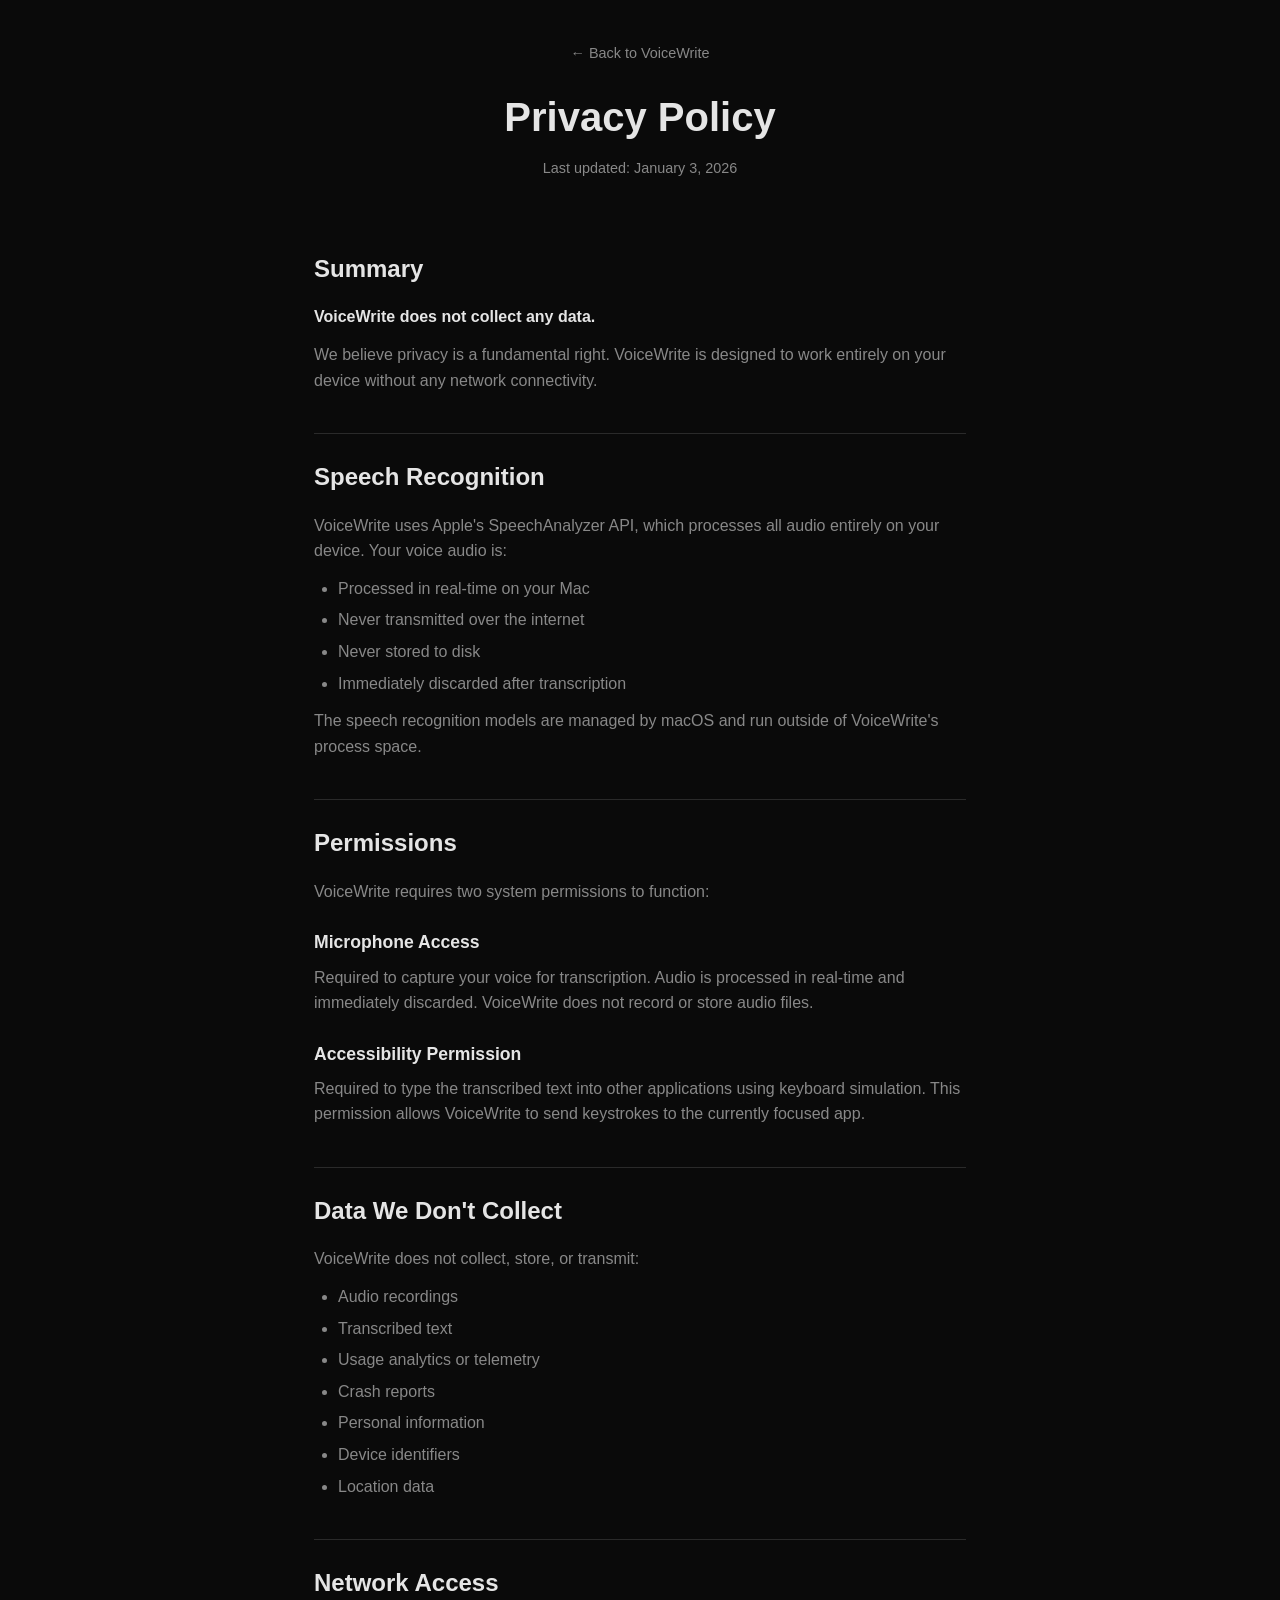
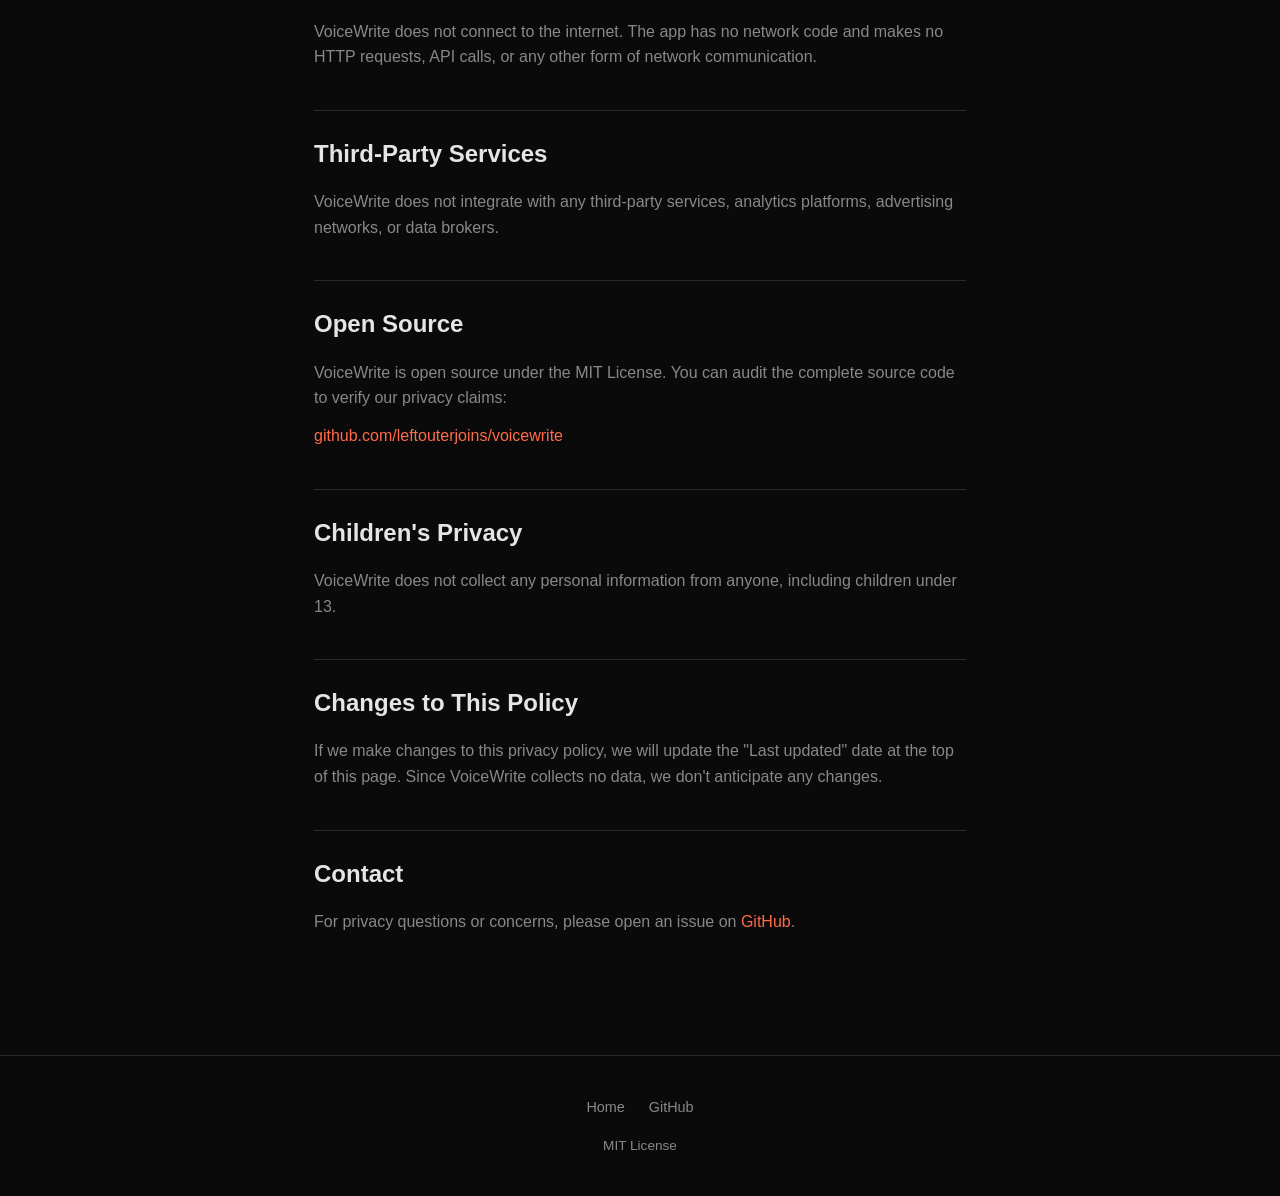
==== docs/privacy.html @ 800a55a2 "Initial release v1.0.0 - On-device speech-to-text using Apple SpeechAnalyzer (macOS 26+) - Global ho" ====
<!DOCTYPE html>
<html lang="en">
<head>
    <meta charset="UTF-8">
    <meta name="viewport" content="width=device-width, initial-scale=1.0">
    <title>Privacy Policy - VoiceWrite</title>
    <meta name="description" content="VoiceWrite privacy policy. We don't collect any data.">
    <link rel="stylesheet" href="assets/style.css">
    <link rel="icon" type="image/png" href="assets/icon.png">
</head>
<body>
    <header class="compact">
        <div class="container">
            <a href="index.html" class="back-link">&larr; Back to VoiceWrite</a>
            <h1>Privacy Policy</h1>
            <p class="date">Last updated: January 3, 2026</p>
        </div>
    </header>

    <main class="prose">
        <div class="container">
            <section>
                <h2>Summary</h2>
                <p><strong>VoiceWrite does not collect any data.</strong></p>
                <p>We believe privacy is a fundamental right. VoiceWrite is designed to work entirely on your device without any network connectivity.</p>
            </section>

            <section>
                <h2>Speech Recognition</h2>
                <p>VoiceWrite uses Apple's SpeechAnalyzer API, which processes all audio entirely on your device. Your voice audio is:</p>
                <ul>
                    <li>Processed in real-time on your Mac</li>
                    <li>Never transmitted over the internet</li>
                    <li>Never stored to disk</li>
                    <li>Immediately discarded after transcription</li>
                </ul>
                <p>The speech recognition models are managed by macOS and run outside of VoiceWrite's process space.</p>
            </section>

            <section>
                <h2>Permissions</h2>
                <p>VoiceWrite requires two system permissions to function:</p>

                <h3>Microphone Access</h3>
                <p>Required to capture your voice for transcription. Audio is processed in real-time and immediately discarded. VoiceWrite does not record or store audio files.</p>

                <h3>Accessibility Permission</h3>
                <p>Required to type the transcribed text into other applications using keyboard simulation. This permission allows VoiceWrite to send keystrokes to the currently focused app.</p>
            </section>

            <section>
                <h2>Data We Don't Collect</h2>
                <p>VoiceWrite does not collect, store, or transmit:</p>
                <ul>
                    <li>Audio recordings</li>
                    <li>Transcribed text</li>
                    <li>Usage analytics or telemetry</li>
                    <li>Crash reports</li>
                    <li>Personal information</li>
                    <li>Device identifiers</li>
                    <li>Location data</li>
                </ul>
            </section>

            <section>
                <h2>Network Access</h2>
                <p>VoiceWrite does not connect to the internet. The app has no network code and makes no HTTP requests, API calls, or any other form of network communication.</p>
            </section>

            <section>
                <h2>Third-Party Services</h2>
                <p>VoiceWrite does not integrate with any third-party services, analytics platforms, advertising networks, or data brokers.</p>
            </section>

            <section>
                <h2>Open Source</h2>
                <p>VoiceWrite is open source under the MIT License. You can audit the complete source code to verify our privacy claims:</p>
                <p><a href="https://github.com/leftouterjoins/voicewrite">github.com/leftouterjoins/voicewrite</a></p>
            </section>

            <section>
                <h2>Children's Privacy</h2>
                <p>VoiceWrite does not collect any personal information from anyone, including children under 13.</p>
            </section>

            <section>
                <h2>Changes to This Policy</h2>
                <p>If we make changes to this privacy policy, we will update the "Last updated" date at the top of this page. Since VoiceWrite collects no data, we don't anticipate any changes.</p>
            </section>

            <section>
                <h2>Contact</h2>
                <p>For privacy questions or concerns, please open an issue on <a href="https://github.com/leftouterjoins/voicewrite/issues">GitHub</a>.</p>
            </section>
        </div>
    </main>

    <footer>
        <div class="container">
            <div class="footer-links">
                <a href="index.html">Home</a>
                <a href="https://github.com/leftouterjoins/voicewrite">GitHub</a>
            </div>
            <p class="copyright">MIT License</p>
        </div>
    </footer>
</body>
</html>
---- docs/assets/style.css ----
/* VoiceWrite Website Styles */

:root {
    --color-bg: #0a0a0a;
    --color-surface: #141414;
    --color-border: #2a2a2a;
    --color-text: #e5e5e5;
    --color-text-muted: #888;
    --color-primary: #ff6b4a;
    --color-primary-hover: #ff8566;
    --color-secondary: #333;
    --color-secondary-hover: #444;
    --max-width: 1100px;
    --radius: 12px;
}

* {
    margin: 0;
    padding: 0;
    box-sizing: border-box;
}

body {
    font-family: -apple-system, BlinkMacSystemFont, "Segoe UI", Roboto, Helvetica, Arial, sans-serif;
    background: var(--color-bg);
    color: var(--color-text);
    line-height: 1.6;
    min-height: 100vh;
}

.container {
    max-width: var(--max-width);
    margin: 0 auto;
    padding: 0 24px;
}

/* Header */
header {
    padding: 60px 0 40px;
    text-align: center;
}

header.compact {
    padding: 40px 0 30px;
}

header .logo {
    margin-bottom: 16px;
    border-radius: 16px;
}

header h1 {
    font-size: 2.5rem;
    font-weight: 700;
    margin-bottom: 8px;
}

header .tagline {
    font-size: 1.25rem;
    color: var(--color-text-muted);
}

header .date {
    color: var(--color-text-muted);
    font-size: 0.9rem;
}

header .back-link {
    display: inline-block;
    color: var(--color-text-muted);
    text-decoration: none;
    margin-bottom: 20px;
    font-size: 0.9rem;
}

header .back-link:hover {
    color: var(--color-text);
}

/* Buttons */
.btn {
    display: inline-block;
    padding: 12px 24px;
    border-radius: var(--radius);
    text-decoration: none;
    font-weight: 600;
    font-size: 1rem;
    transition: all 0.2s ease;
}

.btn.primary {
    background: var(--color-primary);
    color: white;
}

.btn.primary:hover {
    background: var(--color-primary-hover);
    transform: translateY(-1px);
}

.btn.secondary {
    background: var(--color-secondary);
    color: var(--color-text);
}

.btn.secondary:hover {
    background: var(--color-secondary-hover);
}

.btn.large {
    padding: 16px 32px;
    font-size: 1.1rem;
}

/* Hero Section */
.hero {
    padding: 40px 0 80px;
}

.hero .container {
    display: grid;
    grid-template-columns: 1fr 1fr;
    gap: 60px;
    align-items: center;
}

.hero-content h2 {
    font-size: 2.5rem;
    font-weight: 700;
    margin-bottom: 16px;
    line-height: 1.2;
}

.hero-content p {
    font-size: 1.1rem;
    color: var(--color-text-muted);
    margin-bottom: 24px;
}

.hero .cta {
    display: flex;
    gap: 12px;
    flex-wrap: wrap;
}

.hero .requirements {
    font-size: 0.85rem;
    color: var(--color-text-muted);
    margin-top: 16px;
}

.hero-image .demo {
    width: 100%;
    max-width: 500px;
    border-radius: var(--radius);
    border: 1px solid var(--color-border);
}

/* Features Section */
.features {
    padding: 80px 0;
    background: var(--color-surface);
}

.features h2 {
    text-align: center;
    font-size: 2rem;
    margin-bottom: 48px;
}

.feature-grid {
    display: grid;
    grid-template-columns: repeat(2, 1fr);
    gap: 32px;
}

.feature {
    padding: 32px;
    background: var(--color-bg);
    border-radius: var(--radius);
    border: 1px solid var(--color-border);
}

.feature-icon {
    font-size: 2rem;
    margin-bottom: 16px;
}

.feature h3 {
    font-size: 1.25rem;
    margin-bottom: 8px;
}

.feature p {
    color: var(--color-text-muted);
    font-size: 0.95rem;
}

/* How It Works */
.how-it-works {
    padding: 80px 0;
}

.how-it-works h2 {
    text-align: center;
    font-size: 2rem;
    margin-bottom: 48px;
}

.steps {
    display: grid;
    grid-template-columns: repeat(4, 1fr);
    gap: 24px;
}

.step {
    text-align: center;
    padding: 24px;
}

.step-number {
    width: 48px;
    height: 48px;
    background: var(--color-primary);
    color: white;
    border-radius: 50%;
    display: flex;
    align-items: center;
    justify-content: center;
    font-size: 1.25rem;
    font-weight: 700;
    margin: 0 auto 16px;
}

.step h3 {
    font-size: 1.1rem;
    margin-bottom: 8px;
}

.step p {
    color: var(--color-text-muted);
    font-size: 0.9rem;
}

/* Download Section */
.download {
    padding: 80px 0;
    background: var(--color-surface);
    text-align: center;
}

.download h2 {
    font-size: 2rem;
    margin-bottom: 12px;
}

.download > .container > p {
    color: var(--color-text-muted);
    margin-bottom: 24px;
}

.download .btn {
    margin-bottom: 16px;
}

.download .version {
    font-size: 0.85rem;
    color: var(--color-text-muted);
}

.download .version a {
    color: var(--color-text-muted);
}

.download .version a:hover {
    color: var(--color-text);
}

/* Footer */
footer {
    padding: 40px 0;
    border-top: 1px solid var(--color-border);
}

footer .container {
    text-align: center;
}

.footer-links {
    display: flex;
    justify-content: center;
    gap: 24px;
    margin-bottom: 16px;
}

.footer-links a {
    color: var(--color-text-muted);
    text-decoration: none;
    font-size: 0.9rem;
}

.footer-links a:hover {
    color: var(--color-text);
}

.copyright {
    color: var(--color-text-muted);
    font-size: 0.85rem;
}

/* Prose (Privacy Policy) */
.prose {
    padding: 40px 0 80px;
}

.prose .container {
    max-width: 700px;
}

.prose section {
    margin-bottom: 40px;
}

.prose h2 {
    font-size: 1.5rem;
    margin-bottom: 16px;
    padding-top: 24px;
    border-top: 1px solid var(--color-border);
}

.prose section:first-child h2 {
    border-top: none;
    padding-top: 0;
}

.prose h3 {
    font-size: 1.1rem;
    margin: 24px 0 8px;
}

.prose p {
    color: var(--color-text-muted);
    margin-bottom: 12px;
}

.prose ul {
    color: var(--color-text-muted);
    margin-left: 24px;
    margin-bottom: 12px;
}

.prose li {
    margin-bottom: 6px;
}

.prose a {
    color: var(--color-primary);
    text-decoration: none;
}

.prose a:hover {
    text-decoration: underline;
}

.prose strong {
    color: var(--color-text);
}

/* Responsive */
@media (max-width: 900px) {
    .hero .container {
        grid-template-columns: 1fr;
        text-align: center;
    }

    .hero .cta {
        justify-content: center;
    }

    .hero-image {
        order: -1;
    }

    .feature-grid {
        grid-template-columns: 1fr;
    }

    .steps {
        grid-template-columns: repeat(2, 1fr);
    }
}

@media (max-width: 600px) {
    header h1 {
        font-size: 2rem;
    }

    .hero-content h2 {
        font-size: 1.75rem;
    }

    .steps {
        grid-template-columns: 1fr;
    }

    .footer-links {
        flex-direction: column;
        gap: 12px;
    }
}
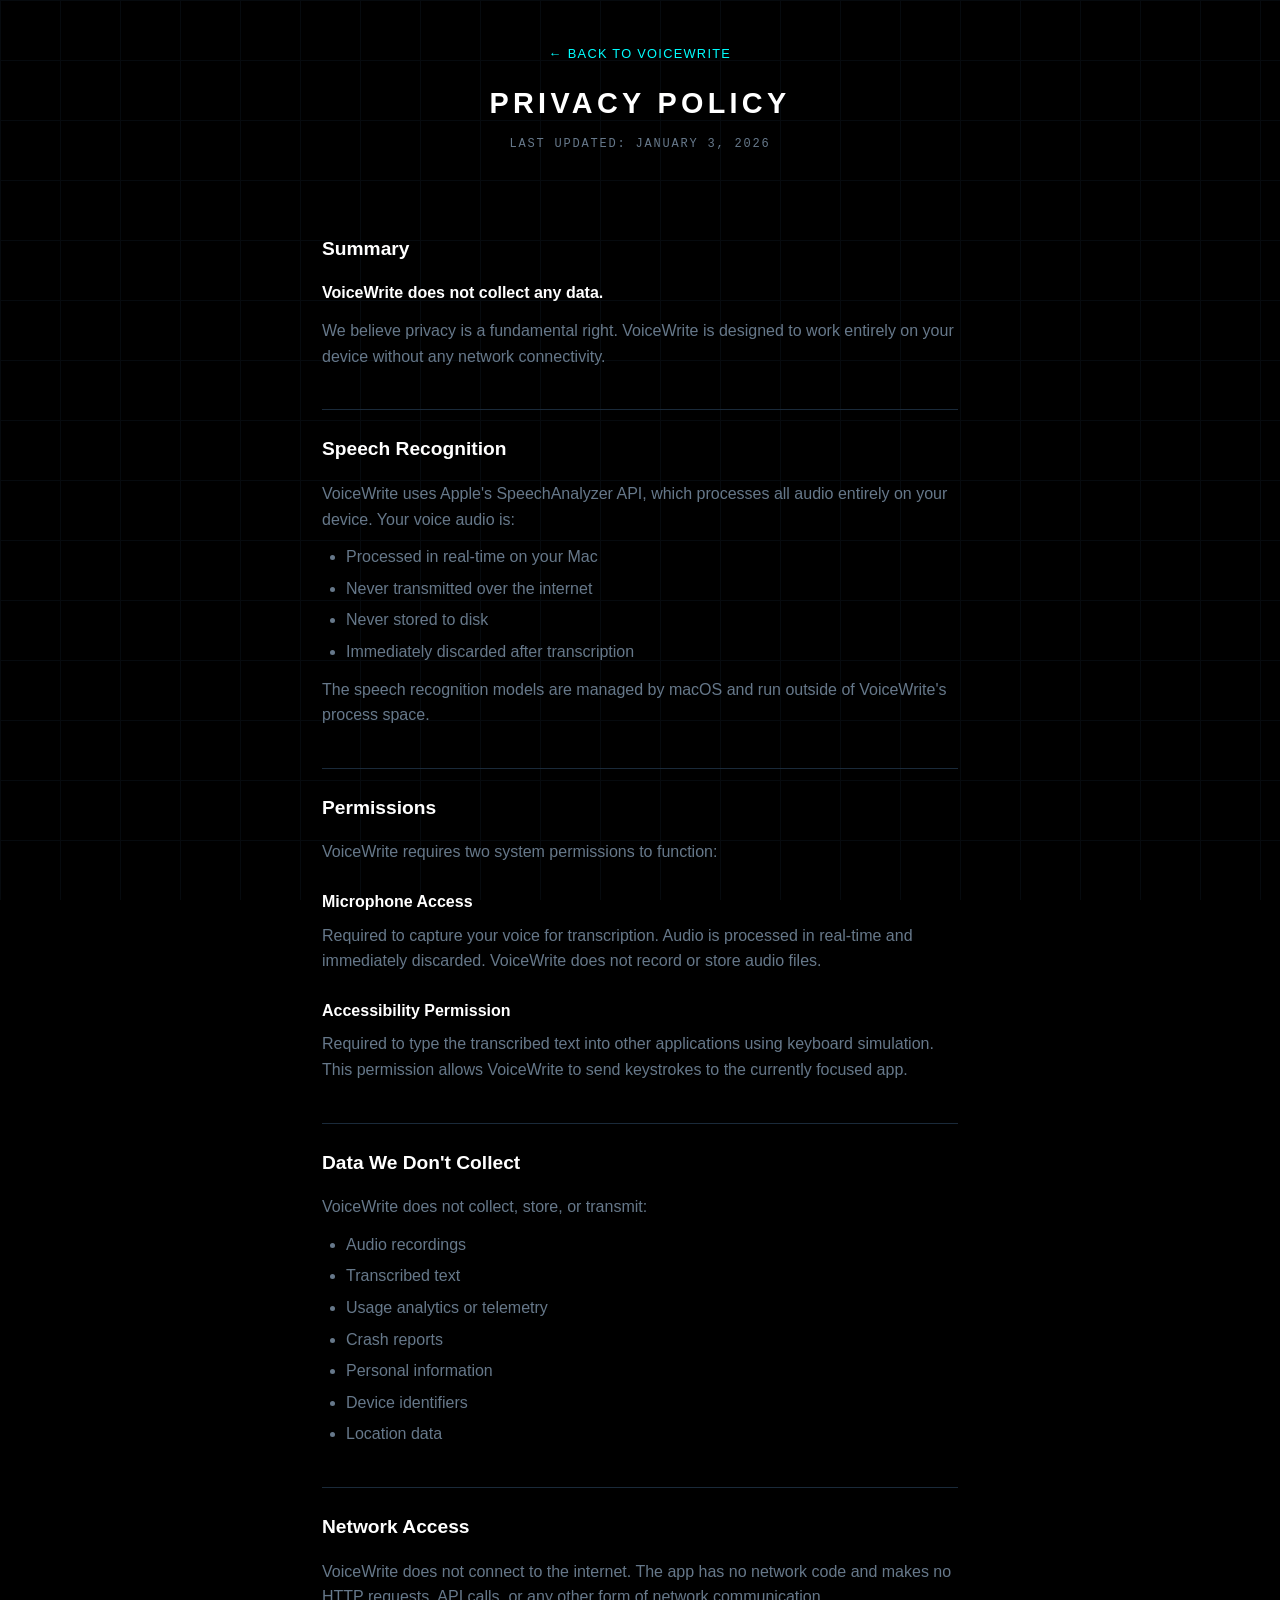
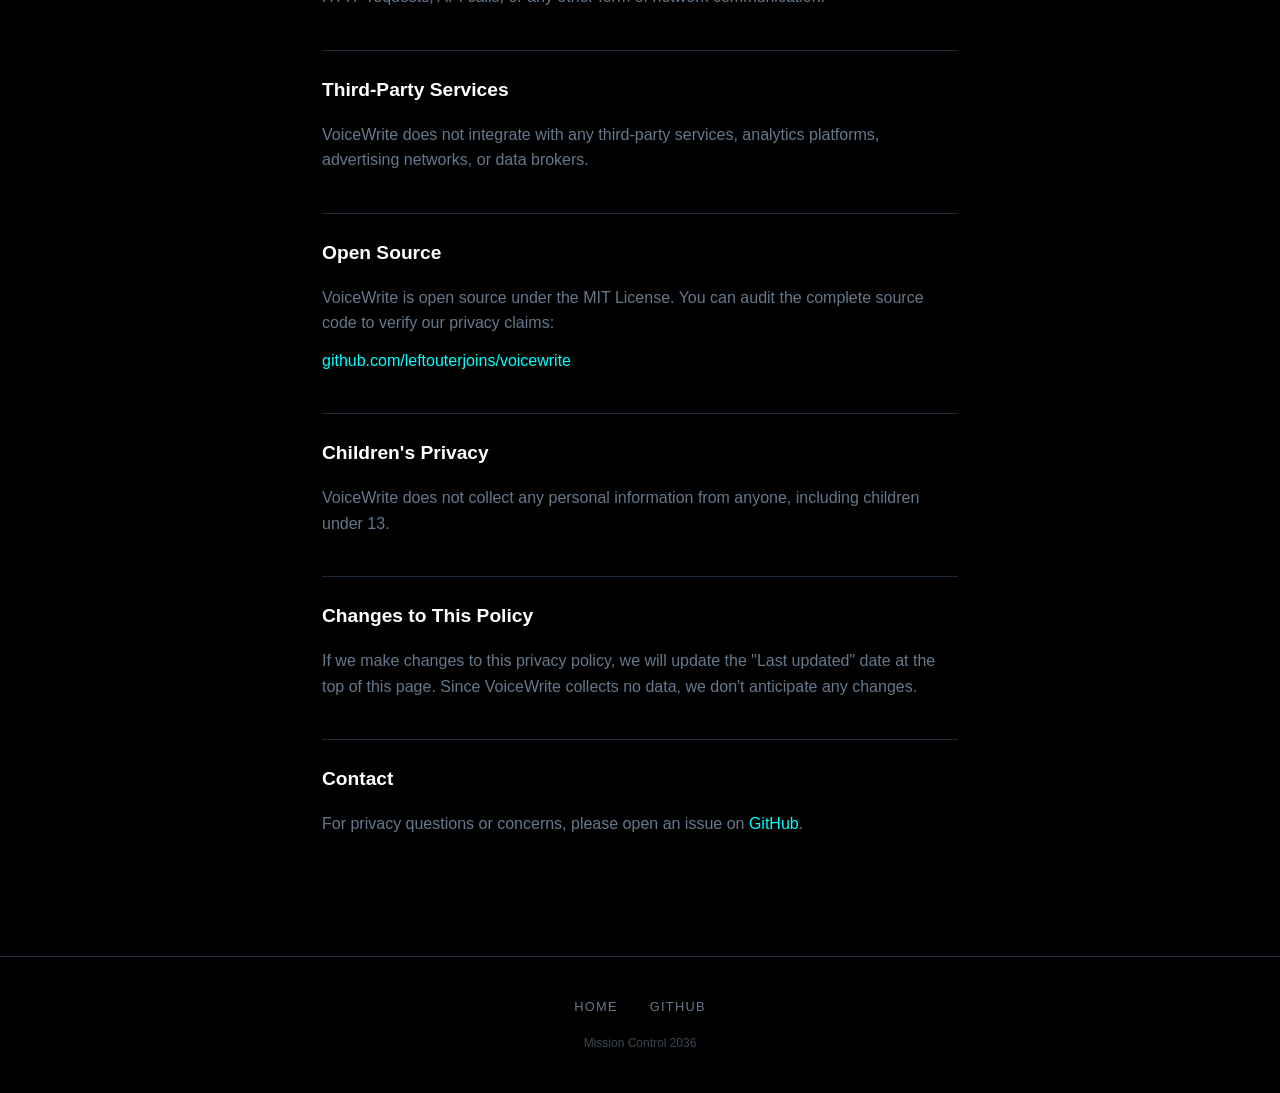
==== commit c16fd8ea: "Redesign website with NASA Mission Control 2036 theme - Replace 5.9MB icon.png with 2KB headset icon" ====
--- a/docs/privacy.html
+++ b/docs/privacy.html
@@ -6,7 +6,7 @@
     <title>Privacy Policy - VoiceWrite</title>
     <meta name="description" content="VoiceWrite privacy policy. We don't collect any data.">
     <link rel="stylesheet" href="assets/style.css">
-    <link rel="icon" type="image/png" href="assets/icon.png">
+    <link rel="icon" type="image/svg+xml" href="assets/icon.svg">
 </head>
 <body>
     <header class="compact">
@@ -101,7 +101,7 @@
                 <a href="index.html">Home</a>
                 <a href="https://github.com/leftouterjoins/voicewrite">GitHub</a>
             </div>
-            <p class="copyright">MIT License</p>
+            <p class="copyright">Mission Control 2036</p>
         </div>
     </footer>
 </body>
--- a/docs/assets/style.css
+++ b/docs/assets/style.css
@@ -1,17 +1,18 @@
-/* VoiceWrite Website Styles */
+/* VoiceWrite - NASA Mission Control 2036 */
 
 :root {
-    --color-bg: #0a0a0a;
-    --color-surface: #141414;
-    --color-border: #2a2a2a;
-    --color-text: #e5e5e5;
-    --color-text-muted: #888;
-    --color-primary: #ff6b4a;
-    --color-primary-hover: #ff8566;
-    --color-secondary: #333;
-    --color-secondary-hover: #444;
-    --max-width: 1100px;
-    --radius: 12px;
+    --black: #000000;
+    --void: #050508;
+    --surface: #0a0f14;
+    --grid: #0f1a24;
+    --border: #1a2a3a;
+    --cyan: #00ffff;
+    --cyan-dim: #00aaaa;
+    --cyan-glow: rgba(0, 255, 255, 0.3);
+    --red: #ff3366;
+    --white: #ffffff;
+    --gray: #66788a;
+    --max-width: 1200px;
 }
 
 * {
@@ -21,265 +22,498 @@
 }
 
 body {
-    font-family: -apple-system, BlinkMacSystemFont, "Segoe UI", Roboto, Helvetica, Arial, sans-serif;
-    background: var(--color-bg);
-    color: var(--color-text);
+    font-family: -apple-system, BlinkMacSystemFont, "SF Pro Text", "Segoe UI", Roboto, sans-serif;
+    background: var(--black);
+    color: var(--white);
     line-height: 1.6;
     min-height: 100vh;
+}
+
+/* Grid background */
+body::before {
+    content: '';
+    position: fixed;
+    inset: 0;
+    background:
+        linear-gradient(var(--grid) 1px, transparent 1px),
+        linear-gradient(90deg, var(--grid) 1px, transparent 1px);
+    background-size: 60px 60px;
+    pointer-events: none;
+    opacity: 0.4;
+    z-index: -1;
 }
 
 .container {
     max-width: var(--max-width);
     margin: 0 auto;
-    padding: 0 24px;
+    padding: 0 32px;
+}
+
+/* Typography */
+h1, h2, h3 {
+    font-weight: 600;
+    letter-spacing: 0.05em;
+    text-transform: uppercase;
 }
 
 /* Header */
 header {
-    padding: 60px 0 40px;
-    text-align: center;
-}
-
-header.compact {
-    padding: 40px 0 30px;
+    padding: 60px 0 20px;
+    text-align: center;
 }
 
 header .logo {
-    margin-bottom: 16px;
-    border-radius: 16px;
+    width: 100px;
+    height: 100px;
+    margin-bottom: 20px;
+    filter: drop-shadow(0 0 20px var(--cyan-glow));
 }
 
 header h1 {
-    font-size: 2.5rem;
+    font-size: 3rem;
     font-weight: 700;
+    letter-spacing: 0.15em;
     margin-bottom: 8px;
+    background: linear-gradient(180deg, var(--white) 0%, var(--cyan) 100%);
+    -webkit-background-clip: text;
+    -webkit-text-fill-color: transparent;
+    background-clip: text;
 }
 
 header .tagline {
-    font-size: 1.25rem;
-    color: var(--color-text-muted);
-}
-
-header .date {
-    color: var(--color-text-muted);
     font-size: 0.9rem;
-}
-
-header .back-link {
-    display: inline-block;
-    color: var(--color-text-muted);
-    text-decoration: none;
-    margin-bottom: 20px;
-    font-size: 0.9rem;
-}
-
-header .back-link:hover {
-    color: var(--color-text);
+    color: var(--gray);
+    letter-spacing: 0.3em;
+    text-transform: uppercase;
 }
 
 /* Buttons */
 .btn {
     display: inline-block;
-    padding: 12px 24px;
-    border-radius: var(--radius);
+    padding: 14px 28px;
+    border-radius: 4px;
     text-decoration: none;
     font-weight: 600;
-    font-size: 1rem;
-    transition: all 0.2s ease;
+    font-size: 0.85rem;
+    letter-spacing: 0.1em;
+    text-transform: uppercase;
+    transition: all 0.3s ease;
+    border: 1px solid transparent;
 }
 
 .btn.primary {
-    background: var(--color-primary);
-    color: white;
+    background: var(--cyan);
+    color: var(--black);
+    box-shadow: 0 0 20px var(--cyan-glow), inset 0 0 20px rgba(255,255,255,0.1);
 }
 
 .btn.primary:hover {
-    background: var(--color-primary-hover);
-    transform: translateY(-1px);
+    box-shadow: 0 0 40px var(--cyan-glow), inset 0 0 20px rgba(255,255,255,0.2);
+    transform: translateY(-2px);
 }
 
 .btn.secondary {
-    background: var(--color-secondary);
-    color: var(--color-text);
+    background: transparent;
+    color: var(--cyan);
+    border-color: var(--cyan);
 }
 
 .btn.secondary:hover {
-    background: var(--color-secondary-hover);
+    background: rgba(0, 255, 255, 0.1);
+    box-shadow: 0 0 20px var(--cyan-glow);
 }
 
 .btn.large {
-    padding: 16px 32px;
-    font-size: 1.1rem;
+    padding: 18px 40px;
+    font-size: 0.95rem;
 }
 
 /* Hero Section */
 .hero {
-    padding: 40px 0 80px;
-}
-
-.hero .container {
-    display: grid;
-    grid-template-columns: 1fr 1fr;
-    gap: 60px;
-    align-items: center;
-}
-
-.hero-content h2 {
-    font-size: 2.5rem;
-    font-weight: 700;
+    padding: 40px 0 60px;
+    text-align: center;
+}
+
+.hero h2 {
+    font-size: 2.2rem;
+    font-weight: 600;
     margin-bottom: 16px;
-    line-height: 1.2;
-}
-
-.hero-content p {
+    letter-spacing: 0.08em;
+}
+
+.hero p {
     font-size: 1.1rem;
-    color: var(--color-text-muted);
-    margin-bottom: 24px;
+    color: var(--gray);
+    margin-bottom: 32px;
+    max-width: 600px;
+    margin-left: auto;
+    margin-right: auto;
 }
 
 .hero .cta {
     display: flex;
-    gap: 12px;
+    gap: 16px;
+    justify-content: center;
     flex-wrap: wrap;
-}
-
-.hero .requirements {
-    font-size: 0.85rem;
-    color: var(--color-text-muted);
-    margin-top: 16px;
-}
-
-.hero-image .demo {
-    width: 100%;
-    max-width: 500px;
-    border-radius: var(--radius);
-    border: 1px solid var(--color-border);
+    margin-bottom: 24px;
+}
+
+.hero .status {
+    display: inline-flex;
+    align-items: center;
+    gap: 8px;
+    font-size: 0.75rem;
+    color: var(--cyan);
+    letter-spacing: 0.2em;
+    text-transform: uppercase;
+}
+
+.hero .status::before {
+    content: '';
+    width: 8px;
+    height: 8px;
+    background: var(--cyan);
+    border-radius: 50%;
+    animation: pulse 2s ease-in-out infinite;
+}
+
+@keyframes pulse {
+    0%, 100% { opacity: 1; box-shadow: 0 0 10px var(--cyan); }
+    50% { opacity: 0.5; box-shadow: 0 0 5px var(--cyan); }
+}
+
+/* Stats Bar */
+.stats {
+    padding: 40px 0;
+    border-top: 1px solid var(--border);
+    border-bottom: 1px solid var(--border);
+    background: var(--void);
+}
+
+.stats .container {
+    display: flex;
+    justify-content: center;
+    gap: 60px;
+    flex-wrap: wrap;
+}
+
+.stat {
+    text-align: center;
+}
+
+.stat-value {
+    font-size: 1.5rem;
+    font-weight: 700;
+    color: var(--cyan);
+    letter-spacing: 0.05em;
+    font-family: "SF Mono", Monaco, monospace;
+}
+
+.stat-label {
+    font-size: 0.7rem;
+    color: var(--gray);
+    letter-spacing: 0.2em;
+    text-transform: uppercase;
+    margin-top: 4px;
 }
 
 /* Features Section */
 .features {
     padding: 80px 0;
-    background: var(--color-surface);
 }
 
 .features h2 {
     text-align: center;
-    font-size: 2rem;
+    font-size: 1.5rem;
     margin-bottom: 48px;
+    color: var(--gray);
 }
 
 .feature-grid {
     display: grid;
-    grid-template-columns: repeat(2, 1fr);
-    gap: 32px;
+    grid-template-columns: repeat(3, 1fr);
+    gap: 24px;
 }
 
 .feature {
-    padding: 32px;
-    background: var(--color-bg);
-    border-radius: var(--radius);
-    border: 1px solid var(--color-border);
+    padding: 28px;
+    background: var(--surface);
+    border: 1px solid var(--border);
+    border-radius: 4px;
+    position: relative;
+    transition: all 0.3s ease;
+}
+
+.feature::before,
+.feature::after {
+    content: '';
+    position: absolute;
+    width: 12px;
+    height: 12px;
+    border-color: var(--cyan-dim);
+    border-style: solid;
+    opacity: 0.5;
+    transition: opacity 0.3s ease;
+}
+
+.feature::before {
+    top: -1px;
+    left: -1px;
+    border-width: 2px 0 0 2px;
+}
+
+.feature::after {
+    bottom: -1px;
+    right: -1px;
+    border-width: 0 2px 2px 0;
+}
+
+.feature:hover {
+    border-color: var(--cyan-dim);
+    box-shadow: 0 0 30px rgba(0, 255, 255, 0.1);
+}
+
+.feature:hover::before,
+.feature:hover::after {
+    opacity: 1;
+    border-color: var(--cyan);
 }
 
 .feature-icon {
-    font-size: 2rem;
-    margin-bottom: 16px;
+    font-size: 1.5rem;
+    margin-bottom: 12px;
 }
 
 .feature h3 {
-    font-size: 1.25rem;
+    font-size: 0.9rem;
     margin-bottom: 8px;
+    letter-spacing: 0.1em;
 }
 
 .feature p {
-    color: var(--color-text-muted);
-    font-size: 0.95rem;
+    color: var(--gray);
+    font-size: 0.85rem;
+    line-height: 1.5;
 }
 
 /* How It Works */
 .how-it-works {
     padding: 80px 0;
+    background: var(--void);
+    border-top: 1px solid var(--border);
+    border-bottom: 1px solid var(--border);
 }
 
 .how-it-works h2 {
     text-align: center;
-    font-size: 2rem;
+    font-size: 1.5rem;
     margin-bottom: 48px;
-}
-
-.steps {
-    display: grid;
-    grid-template-columns: repeat(4, 1fr);
-    gap: 24px;
-}
-
-.step {
+    color: var(--gray);
+}
+
+.phases {
+    display: flex;
+    justify-content: center;
+    gap: 0;
+    position: relative;
+}
+
+.phase {
+    flex: 1;
+    max-width: 240px;
     text-align: center;
     padding: 24px;
-}
-
-.step-number {
+    position: relative;
+}
+
+.phase::after {
+    content: '';
+    position: absolute;
+    top: 36px;
+    right: -40px;
+    width: 80px;
+    height: 2px;
+    background: linear-gradient(90deg, var(--cyan), transparent);
+}
+
+.phase:last-child::after {
+    display: none;
+}
+
+.phase-number {
     width: 48px;
     height: 48px;
-    background: var(--color-primary);
-    color: white;
-    border-radius: 50%;
+    background: var(--surface);
+    border: 2px solid var(--cyan);
+    border-radius: 4px;
     display: flex;
     align-items: center;
     justify-content: center;
-    font-size: 1.25rem;
+    font-size: 1rem;
     font-weight: 700;
+    color: var(--cyan);
     margin: 0 auto 16px;
-}
-
-.step h3 {
-    font-size: 1.1rem;
+    font-family: "SF Mono", Monaco, monospace;
+}
+
+.phase h3 {
+    font-size: 0.8rem;
     margin-bottom: 8px;
-}
-
-.step p {
-    color: var(--color-text-muted);
+    letter-spacing: 0.15em;
+}
+
+.phase p {
+    color: var(--gray);
+    font-size: 0.8rem;
+}
+
+/* Comparison Section */
+.comparison {
+    padding: 80px 0;
+}
+
+.comparison h2 {
+    text-align: center;
+    font-size: 1.5rem;
+    margin-bottom: 16px;
+}
+
+.comparison .section-intro {
+    text-align: center;
+    color: var(--gray);
+    max-width: 500px;
+    margin: 0 auto 40px;
+    font-size: 0.9rem;
+}
+
+.comparison-table {
+    max-width: 700px;
+    margin: 0 auto;
+    overflow-x: auto;
+}
+
+.comparison-table table {
+    width: 100%;
+    border-collapse: collapse;
+    background: var(--surface);
+    border: 1px solid var(--border);
+}
+
+.comparison-table th,
+.comparison-table td {
+    padding: 14px 20px;
+    text-align: left;
+    border-bottom: 1px solid var(--border);
+    font-size: 0.85rem;
+}
+
+.comparison-table th {
+    background: var(--void);
+    font-weight: 600;
+    letter-spacing: 0.1em;
+    text-transform: uppercase;
+    font-size: 0.75rem;
+}
+
+.comparison-table th:nth-child(2) {
+    color: var(--cyan);
+}
+
+.comparison-table tr:last-child td {
+    border-bottom: none;
+}
+
+.comparison-table td:first-child {
+    color: var(--gray);
+}
+
+.comparison-table td strong {
+    color: var(--cyan);
+    font-weight: 500;
+}
+
+/* FAQ Section */
+.faq {
+    padding: 80px 0;
+    background: var(--void);
+    border-top: 1px solid var(--border);
+}
+
+.faq h2 {
+    text-align: center;
+    font-size: 1.5rem;
+    margin-bottom: 48px;
+    color: var(--gray);
+}
+
+.faq-list {
+    max-width: 700px;
+    margin: 0 auto;
+}
+
+.faq-item {
+    margin-bottom: 32px;
+    padding-bottom: 32px;
+    border-bottom: 1px solid var(--border);
+}
+
+.faq-item:last-child {
+    border-bottom: none;
+    margin-bottom: 0;
+    padding-bottom: 0;
+}
+
+.faq-item h3 {
+    font-size: 0.95rem;
+    margin-bottom: 12px;
+    text-transform: none;
+    letter-spacing: 0;
+}
+
+.faq-item p {
+    color: var(--gray);
     font-size: 0.9rem;
 }
 
 /* Download Section */
 .download {
     padding: 80px 0;
-    background: var(--color-surface);
-    text-align: center;
+    text-align: center;
+    border-top: 1px solid var(--border);
 }
 
 .download h2 {
-    font-size: 2rem;
+    font-size: 1.8rem;
     margin-bottom: 12px;
 }
 
 .download > .container > p {
-    color: var(--color-text-muted);
-    margin-bottom: 24px;
-}
-
-.download .btn {
-    margin-bottom: 16px;
+    color: var(--gray);
+    margin-bottom: 28px;
+    font-size: 0.9rem;
 }
 
 .download .version {
-    font-size: 0.85rem;
-    color: var(--color-text-muted);
+    font-size: 0.75rem;
+    color: var(--gray);
+    margin-top: 20px;
+    letter-spacing: 0.15em;
+    font-family: "SF Mono", Monaco, monospace;
 }
 
 .download .version a {
-    color: var(--color-text-muted);
+    color: var(--gray);
+    text-decoration: none;
 }
 
 .download .version a:hover {
-    color: var(--color-text);
+    color: var(--cyan);
 }
 
 /* Footer */
 footer {
     padding: 40px 0;
-    border-top: 1px solid var(--color-border);
+    border-top: 1px solid var(--border);
 }
 
 footer .container {
@@ -289,23 +523,62 @@
 .footer-links {
     display: flex;
     justify-content: center;
-    gap: 24px;
+    gap: 32px;
     margin-bottom: 16px;
 }
 
 .footer-links a {
-    color: var(--color-text-muted);
+    color: var(--gray);
     text-decoration: none;
-    font-size: 0.9rem;
+    font-size: 0.8rem;
+    letter-spacing: 0.1em;
+    text-transform: uppercase;
+    transition: color 0.2s ease;
 }
 
 .footer-links a:hover {
-    color: var(--color-text);
+    color: var(--cyan);
 }
 
 .copyright {
-    color: var(--color-text-muted);
-    font-size: 0.85rem;
+    color: var(--gray);
+    font-size: 0.75rem;
+    opacity: 0.6;
+}
+
+/* Compact Header (Privacy/Subpages) */
+header.compact {
+    padding: 40px 0;
+}
+
+header.compact h1 {
+    font-size: 1.8rem;
+    background: none;
+    -webkit-text-fill-color: var(--white);
+}
+
+header.compact .back-link {
+    display: inline-block;
+    color: var(--cyan);
+    text-decoration: none;
+    font-size: 0.8rem;
+    letter-spacing: 0.1em;
+    text-transform: uppercase;
+    margin-bottom: 16px;
+    transition: opacity 0.2s ease;
+}
+
+header.compact .back-link:hover {
+    opacity: 0.7;
+}
+
+header.compact .date {
+    color: var(--gray);
+    font-size: 0.75rem;
+    letter-spacing: 0.15em;
+    text-transform: uppercase;
+    font-family: "SF Mono", Monaco, monospace;
+    margin-top: 8px;
 }
 
 /* Prose (Privacy Policy) */
@@ -322,10 +595,12 @@
 }
 
 .prose h2 {
-    font-size: 1.5rem;
+    font-size: 1.2rem;
     margin-bottom: 16px;
     padding-top: 24px;
-    border-top: 1px solid var(--color-border);
+    border-top: 1px solid var(--border);
+    text-transform: none;
+    letter-spacing: 0;
 }
 
 .prose section:first-child h2 {
@@ -334,17 +609,19 @@
 }
 
 .prose h3 {
-    font-size: 1.1rem;
+    font-size: 1rem;
     margin: 24px 0 8px;
+    text-transform: none;
+    letter-spacing: 0;
 }
 
 .prose p {
-    color: var(--color-text-muted);
+    color: var(--gray);
     margin-bottom: 12px;
 }
 
 .prose ul {
-    color: var(--color-text-muted);
+    color: var(--gray);
     margin-left: 24px;
     margin-bottom: 12px;
 }
@@ -354,7 +631,7 @@
 }
 
 .prose a {
-    color: var(--color-primary);
+    color: var(--cyan);
     text-decoration: none;
 }
 
@@ -363,44 +640,63 @@
 }
 
 .prose strong {
-    color: var(--color-text);
+    color: var(--white);
 }
 
 /* Responsive */
 @media (max-width: 900px) {
-    .hero .container {
-        grid-template-columns: 1fr;
-        text-align: center;
-    }
-
-    .hero .cta {
-        justify-content: center;
-    }
-
-    .hero-image {
-        order: -1;
+    .feature-grid {
+        grid-template-columns: repeat(2, 1fr);
+    }
+
+    .phases {
+        flex-wrap: wrap;
+        gap: 24px;
+    }
+
+    .phase::after {
+        display: none;
+    }
+
+    .stats .container {
+        gap: 40px;
+    }
+
+    header h1 {
+        font-size: 2.2rem;
+    }
+}
+
+@media (max-width: 600px) {
+    .container {
+        padding: 0 20px;
+    }
+
+    header h1 {
+        font-size: 1.8rem;
+        letter-spacing: 0.1em;
+    }
+
+    .hero h2 {
+        font-size: 1.5rem;
     }
 
     .feature-grid {
         grid-template-columns: 1fr;
     }
 
-    .steps {
-        grid-template-columns: repeat(2, 1fr);
-    }
-}
-
-@media (max-width: 600px) {
-    header h1 {
-        font-size: 2rem;
-    }
-
-    .hero-content h2 {
-        font-size: 1.75rem;
-    }
-
-    .steps {
-        grid-template-columns: 1fr;
+    .phases {
+        flex-direction: column;
+        align-items: center;
+    }
+
+    .phase {
+        max-width: 100%;
+    }
+
+    .stats .container {
+        flex-direction: column;
+        gap: 24px;
     }
 
     .footer-links {
